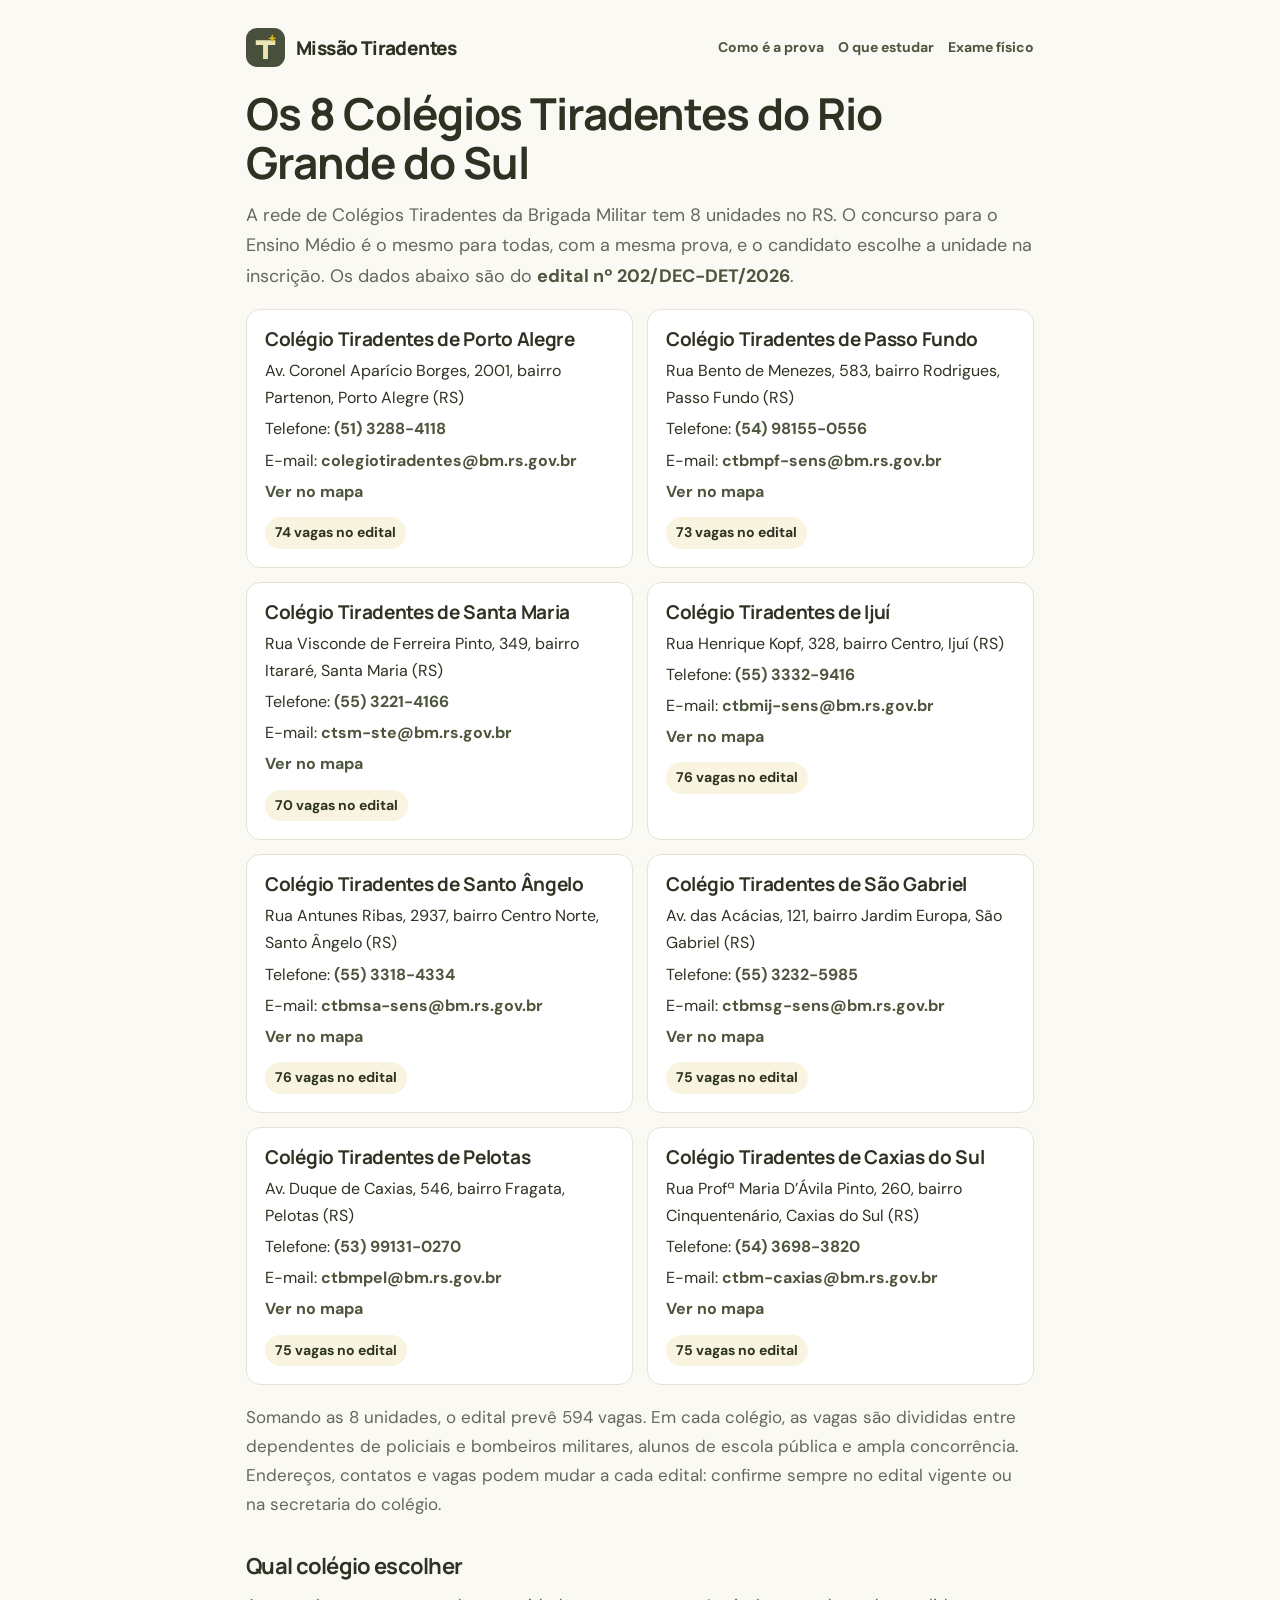
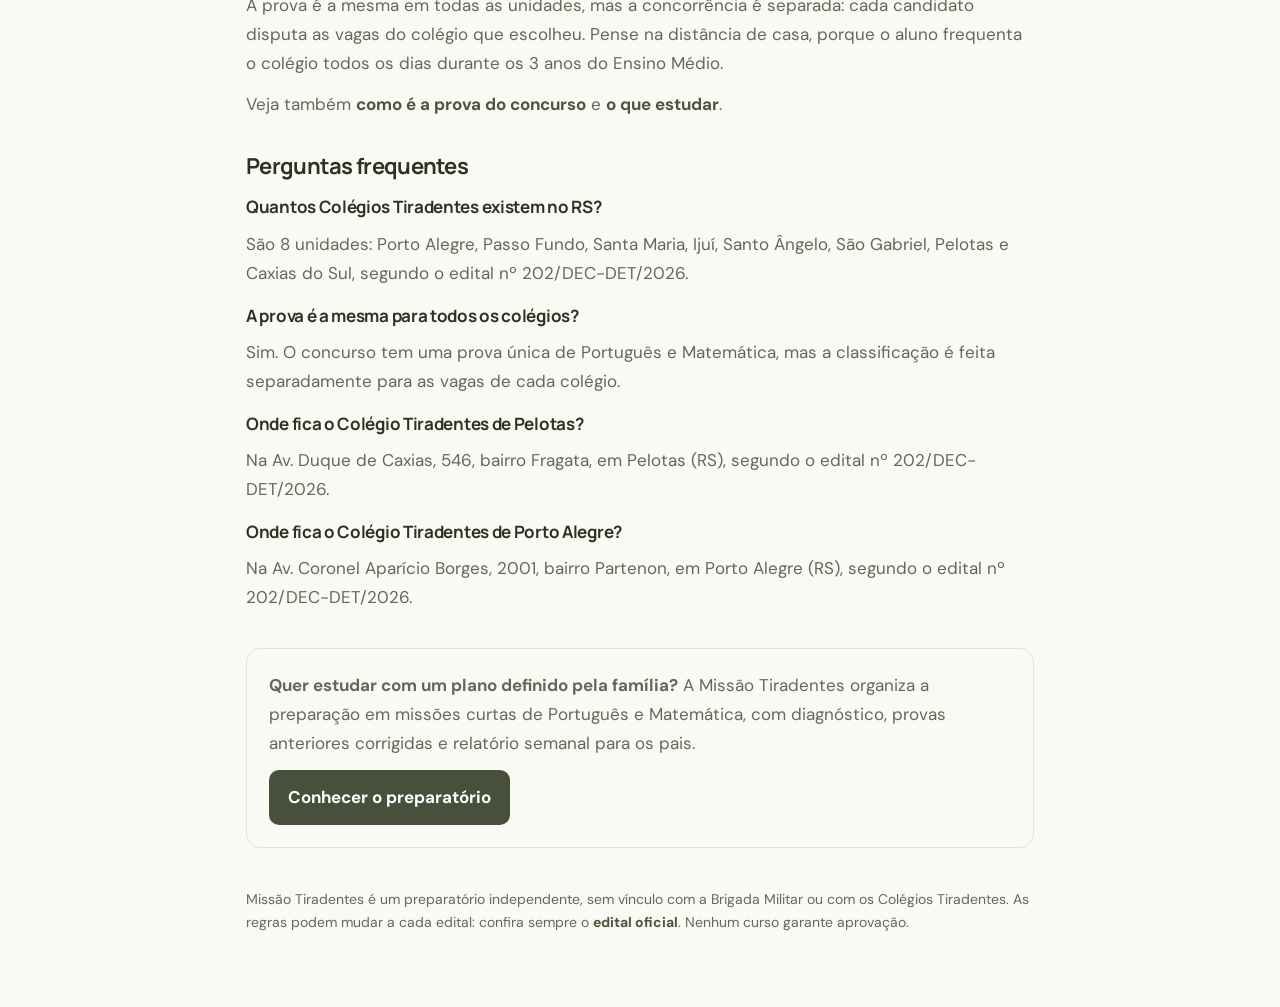
==== colegios-tiradentes-rs.html @ c9110066 "Os 8 Colégios Tiradentes do RS Co-Authored-By: Claude Opus 5.5 <noreply@anthropic.com>" ====
<!doctype html><html lang="pt-BR"><head><meta charset="utf-8"><meta name="viewport" content="width=device-width,initial-scale=1">
<title>Colégios Tiradentes do RS: endereços, telefones e vagas das 8 unidades | Missão Tiradentes</title>
<meta name="description" content="Endereço, telefone, e-mail e número de vagas dos 8 Colégios Tiradentes da Brigada Militar do RS: Porto Alegre, Passo Fundo, Santa Maria, Ijuí, Santo Ângelo, São Gabriel, Pelotas e Caxias do Sul.">
<link rel="canonical" href="https://missaotiradentes.com.br/colegios-tiradentes-rs.html"><meta name="robots" content="index,follow">
<meta property="og:type" content="article"><meta property="og:locale" content="pt_BR"><meta property="og:site_name" content="Missão Tiradentes">
<meta property="og:title" content="Os 8 Colégios Tiradentes do Rio Grande do Sul"><meta property="og:description" content="Endereço, telefone, e-mail e número de vagas dos 8 Colégios Tiradentes da Brigada Militar do RS: Porto Alegre, Passo Fundo, Santa Maria, Ijuí, Santo Ângelo, São Gabriel, Pelotas e Caxias do Sul."><meta property="og:url" content="https://missaotiradentes.com.br/colegios-tiradentes-rs.html">
<meta property="og:image" content="https://missaotiradentes.com.br/capa.jpg"><meta name="twitter:card" content="summary_large_image">
<meta name="theme-color" content="#484f3a"><link rel="icon" href="icon.svg" type="image/svg+xml"><link rel="stylesheet" href="style.css?v=20261121c">
<style>.content{max-width:820px;margin:0 auto;padding:28px 16px 60px;line-height:1.7}
.content h1{font-size:clamp(30px,4.4vw,44px);line-height:1.12;letter-spacing:-1px;margin:22px 0 12px}
.content h2{font-size:22px;margin:34px 0 8px}.content h3{font-size:17px;margin:18px 0 4px}
.content ul,.content ol{padding-left:22px}.content li{margin:4px 0}
.content .lead{font-size:18px;color:var(--muted)}
.content .topnav{display:flex;flex-wrap:wrap;gap:8px 16px;align-items:center;justify-content:space-between}
.content .topnav nav{display:flex;flex-wrap:wrap;gap:6px 14px;font-size:14px}
.content .cta{margin:36px 0 10px;padding:22px;border:1px solid var(--line);border-radius:14px}
.content .cta p{margin:0 0 12px}.content .foot{margin-top:40px;font-size:14px;color:var(--muted)}
.content table{width:100%}
.ct-grid{display:grid;grid-template-columns:repeat(auto-fill,minmax(min(100%,320px),1fr));gap:14px;margin:18px 0}
.ct-card{border:1px solid var(--line);border-radius:14px;padding:18px;background:#fff}
.ct-card h3{margin:0 0 6px;font-size:19px}.ct-card p{margin:4px 0;font-size:16px;color:var(--ink)}
.ct-card .ct-vagas{display:inline-block;margin-top:8px;font-size:14px;font-weight:700;background:#f8f4e0;padding:4px 10px;border-radius:999px}
.ct-card a{overflow-wrap:anywhere}</style>
<script type="application/ld+json">{"@context": "https://schema.org", "@graph": [{"@type": "Article", "headline": "Os 8 Colégios Tiradentes do Rio Grande do Sul", "description": "Endereço, telefone, e-mail e número de vagas dos 8 Colégios Tiradentes da Brigada Militar do RS: Porto Alegre, Passo Fundo, Santa Maria, Ijuí, Santo Ângelo, São Gabriel, Pelotas e Caxias do Sul.", "inLanguage": "pt-BR", "mainEntityOfPage": "https://missaotiradentes.com.br/colegios-tiradentes-rs.html", "publisher": {"@type": "Organization", "name": "Missão Tiradentes", "url": "https://missaotiradentes.com.br/"}}, {"@type": "BreadcrumbList", "itemListElement": [{"@type": "ListItem", "position": 1, "name": "Missão Tiradentes", "item": "https://missaotiradentes.com.br/"}, {"@type": "ListItem", "position": 2, "name": "Os 8 Colégios Tiradentes do Rio Grande do Sul", "item": "https://missaotiradentes.com.br/colegios-tiradentes-rs.html"}]}, {"@type": "FAQPage", "mainEntity": [{"@type": "Question", "name": "Quantos Colégios Tiradentes existem no RS?", "acceptedAnswer": {"@type": "Answer", "text": "São 8 unidades: Porto Alegre, Passo Fundo, Santa Maria, Ijuí, Santo Ângelo, São Gabriel, Pelotas e Caxias do Sul, segundo o edital nº 202/DEC-DET/2026."}}, {"@type": "Question", "name": "A prova é a mesma para todos os colégios?", "acceptedAnswer": {"@type": "Answer", "text": "Sim. O concurso tem uma prova única de Português e Matemática, mas a classificação é feita separadamente para as vagas de cada colégio."}}, {"@type": "Question", "name": "Onde fica o Colégio Tiradentes de Pelotas?", "acceptedAnswer": {"@type": "Answer", "text": "Na Av. Duque de Caxias, 546, bairro Fragata, em Pelotas (RS), segundo o edital nº 202/DEC-DET/2026."}}, {"@type": "Question", "name": "Onde fica o Colégio Tiradentes de Porto Alegre?", "acceptedAnswer": {"@type": "Answer", "text": "Na Av. Coronel Aparício Borges, 2001, bairro Partenon, em Porto Alegre (RS), segundo o edital nº 202/DEC-DET/2026."}}]}]}</script>
<script src="config.js?v=20261121c"></script><script src="analytics.js?v=20261121c" defer></script>
</head><body><main class="content" id="main">
<div class="topnav"><a href="./" class="brand"><img src="icon.svg" alt="" width="34" height="34"><span>Missão Tiradentes</span></a><nav><a class="link" href="prova-colegio-tiradentes.html">Como é a prova</a><a class="link" href="conteudo-prova-colegio-tiradentes.html">O que estudar</a><a class="link" href="exame-fisico-colegio-tiradentes.html">Exame físico</a></nav></div>
<h1>Os 8 Colégios Tiradentes do Rio Grande do Sul</h1>
<p class="lead">A rede de Colégios Tiradentes da Brigada Militar tem 8 unidades no RS. O concurso para o Ensino Médio é o mesmo para todas, com a mesma prova, e o candidato escolhe a unidade na inscrição. Os dados abaixo são do <a class="link" href="https://www.brigadamilitar.rs.gov.br/upload/arquivos/202608/24130956-edital-202-dec-det-2026-colegio-tiradentes-2027.pdf" target="_blank" rel="noopener">edital nº 202/DEC-DET/2026</a>.</p>
<div class="ct-grid"><article class="ct-card" id="porto-alegre"><h3>Colégio Tiradentes de Porto Alegre</h3><p>Av. Coronel Aparício Borges, 2001, bairro Partenon, Porto Alegre (RS)</p><p>Telefone: <a class="link" href="tel:+555132884118">(51) 3288-4118</a></p><p>E-mail: <a class="link" href="mailto:colegiotiradentes@bm.rs.gov.br">colegiotiradentes@bm.rs.gov.br</a></p><p><a class="link" href="https://www.google.com/maps/search/?api=1&query=Col%C3%A9gio%20Tiradentes%20Av.%20Coronel%20Apar%C3%ADcio%20Borges%2C%202001%2C%20Partenon%2C%20Porto%20Alegre%2C%20RS" target="_blank" rel="noopener">Ver no mapa</a></p><span class="ct-vagas">74 vagas no edital</span></article><article class="ct-card" id="passo-fundo"><h3>Colégio Tiradentes de Passo Fundo</h3><p>Rua Bento de Menezes, 583, bairro Rodrigues, Passo Fundo (RS)</p><p>Telefone: <a class="link" href="tel:+5554981550556">(54) 98155-0556</a></p><p>E-mail: <a class="link" href="mailto:ctbmpf-sens@bm.rs.gov.br">ctbmpf-sens@bm.rs.gov.br</a></p><p><a class="link" href="https://www.google.com/maps/search/?api=1&query=Col%C3%A9gio%20Tiradentes%20Rua%20Bento%20de%20Menezes%2C%20583%2C%20Rodrigues%2C%20Passo%20Fundo%2C%20RS" target="_blank" rel="noopener">Ver no mapa</a></p><span class="ct-vagas">73 vagas no edital</span></article><article class="ct-card" id="santa-maria"><h3>Colégio Tiradentes de Santa Maria</h3><p>Rua Visconde de Ferreira Pinto, 349, bairro Itararé, Santa Maria (RS)</p><p>Telefone: <a class="link" href="tel:+555532214166">(55) 3221-4166</a></p><p>E-mail: <a class="link" href="mailto:ctsm-ste@bm.rs.gov.br">ctsm-ste@bm.rs.gov.br</a></p><p><a class="link" href="https://www.google.com/maps/search/?api=1&query=Col%C3%A9gio%20Tiradentes%20Rua%20Visconde%20de%20Ferreira%20Pinto%2C%20349%2C%20Itarar%C3%A9%2C%20Santa%20Maria%2C%20RS" target="_blank" rel="noopener">Ver no mapa</a></p><span class="ct-vagas">70 vagas no edital</span></article><article class="ct-card" id="ijuí"><h3>Colégio Tiradentes de Ijuí</h3><p>Rua Henrique Kopf, 328, bairro Centro, Ijuí (RS)</p><p>Telefone: <a class="link" href="tel:+555533329416">(55) 3332-9416</a></p><p>E-mail: <a class="link" href="mailto:ctbmij-sens@bm.rs.gov.br">ctbmij-sens@bm.rs.gov.br</a></p><p><a class="link" href="https://www.google.com/maps/search/?api=1&query=Col%C3%A9gio%20Tiradentes%20Rua%20Henrique%20Kopf%2C%20328%2C%20Centro%2C%20Iju%C3%AD%2C%20RS" target="_blank" rel="noopener">Ver no mapa</a></p><span class="ct-vagas">76 vagas no edital</span></article><article class="ct-card" id="santo-ângelo"><h3>Colégio Tiradentes de Santo Ângelo</h3><p>Rua Antunes Ribas, 2937, bairro Centro Norte, Santo Ângelo (RS)</p><p>Telefone: <a class="link" href="tel:+555533184334">(55) 3318-4334</a></p><p>E-mail: <a class="link" href="mailto:ctbmsa-sens@bm.rs.gov.br">ctbmsa-sens@bm.rs.gov.br</a></p><p><a class="link" href="https://www.google.com/maps/search/?api=1&query=Col%C3%A9gio%20Tiradentes%20Rua%20Antunes%20Ribas%2C%202937%2C%20Centro%20Norte%2C%20Santo%20%C3%82ngelo%2C%20RS" target="_blank" rel="noopener">Ver no mapa</a></p><span class="ct-vagas">76 vagas no edital</span></article><article class="ct-card" id="são-gabriel"><h3>Colégio Tiradentes de São Gabriel</h3><p>Av. das Acácias, 121, bairro Jardim Europa, São Gabriel (RS)</p><p>Telefone: <a class="link" href="tel:+555532325985">(55) 3232-5985</a></p><p>E-mail: <a class="link" href="mailto:ctbmsg-sens@bm.rs.gov.br">ctbmsg-sens@bm.rs.gov.br</a></p><p><a class="link" href="https://www.google.com/maps/search/?api=1&query=Col%C3%A9gio%20Tiradentes%20Av.%20das%20Ac%C3%A1cias%2C%20121%2C%20Jardim%20Europa%2C%20S%C3%A3o%20Gabriel%2C%20RS" target="_blank" rel="noopener">Ver no mapa</a></p><span class="ct-vagas">75 vagas no edital</span></article><article class="ct-card" id="pelotas"><h3>Colégio Tiradentes de Pelotas</h3><p>Av. Duque de Caxias, 546, bairro Fragata, Pelotas (RS)</p><p>Telefone: <a class="link" href="tel:+5553991310270">(53) 99131-0270</a></p><p>E-mail: <a class="link" href="mailto:ctbmpel@bm.rs.gov.br">ctbmpel@bm.rs.gov.br</a></p><p><a class="link" href="https://www.google.com/maps/search/?api=1&query=Col%C3%A9gio%20Tiradentes%20Av.%20Duque%20de%20Caxias%2C%20546%2C%20Fragata%2C%20Pelotas%2C%20RS" target="_blank" rel="noopener">Ver no mapa</a></p><span class="ct-vagas">75 vagas no edital</span></article><article class="ct-card" id="caxias-do-sul"><h3>Colégio Tiradentes de Caxias do Sul</h3><p>Rua Profª Maria D’Ávila Pinto, 260, bairro Cinquentenário, Caxias do Sul (RS)</p><p>Telefone: <a class="link" href="tel:+555436983820">(54) 3698-3820</a></p><p>E-mail: <a class="link" href="mailto:ctbm-caxias@bm.rs.gov.br">ctbm-caxias@bm.rs.gov.br</a></p><p><a class="link" href="https://www.google.com/maps/search/?api=1&query=Col%C3%A9gio%20Tiradentes%20Rua%20Prof%C2%AA%20Maria%20D%E2%80%99%C3%81vila%20Pinto%2C%20260%2C%20Cinquenten%C3%A1rio%2C%20Caxias%20do%20Sul%2C%20RS" target="_blank" rel="noopener">Ver no mapa</a></p><span class="ct-vagas">75 vagas no edital</span></article></div>
<p>Somando as 8 unidades, o edital prevê 594 vagas. Em cada colégio, as vagas são divididas entre dependentes de policiais e bombeiros militares, alunos de escola pública e ampla concorrência. Endereços, contatos e vagas podem mudar a cada edital: confirme sempre no edital vigente ou na secretaria do colégio.</p>
<h2>Qual colégio escolher</h2>
<p>A prova é a mesma em todas as unidades, mas a concorrência é separada: cada candidato disputa as vagas do colégio que escolheu. Pense na distância de casa, porque o aluno frequenta o colégio todos os dias durante os 3 anos do Ensino Médio.</p>
<p>Veja também <a class="link" href="prova-colegio-tiradentes.html">como é a prova do concurso</a> e <a class="link" href="conteudo-prova-colegio-tiradentes.html">o que estudar</a>.</p><h2>Perguntas frequentes</h2><h3>Quantos Colégios Tiradentes existem no RS?</h3><p>São 8 unidades: Porto Alegre, Passo Fundo, Santa Maria, Ijuí, Santo Ângelo, São Gabriel, Pelotas e Caxias do Sul, segundo o edital nº 202/DEC-DET/2026.</p><h3>A prova é a mesma para todos os colégios?</h3><p>Sim. O concurso tem uma prova única de Português e Matemática, mas a classificação é feita separadamente para as vagas de cada colégio.</p><h3>Onde fica o Colégio Tiradentes de Pelotas?</h3><p>Na Av. Duque de Caxias, 546, bairro Fragata, em Pelotas (RS), segundo o edital nº 202/DEC-DET/2026.</p><h3>Onde fica o Colégio Tiradentes de Porto Alegre?</h3><p>Na Av. Coronel Aparício Borges, 2001, bairro Partenon, em Porto Alegre (RS), segundo o edital nº 202/DEC-DET/2026.</p>
<div class="cta"><p><b>Quer estudar com um plano definido pela família?</b> A Missão Tiradentes organiza a preparação em missões curtas de Português e Matemática, com diagnóstico, provas anteriores corrigidas e relatório semanal para os pais.</p><a class="btn" href="./#lp-preco">Conhecer o preparatório</a></div>
<p class="foot">Missão Tiradentes é um preparatório independente, sem vínculo com a Brigada Militar ou com os Colégios Tiradentes. As regras podem mudar a cada edital: confira sempre o <a class="link" href="https://www.brigadamilitar.rs.gov.br/upload/arquivos/202608/24130956-edital-202-dec-det-2026-colegio-tiradentes-2027.pdf" target="_blank" rel="noopener">edital oficial</a>. Nenhum curso garante aprovação.</p>
</main></body></html>
---- style.css ----
@import url('https://fonts.googleapis.com/css2?family=DM+Sans:wght@400;500;600;700&family=Manrope:wght@400;500;600;700;800&display=swap');
:root{--ink:#2d3222;--muted:#636958;--green:#484f3a;--lime:#f3e8ae;--paper:#faf9f4;--line:#e6e2d4;--white:#fff;--orange:#f1dcc5;--purple:#e9e3f3}*{box-sizing:border-box}body{margin:0;font:15px 'DM Sans',sans-serif;color:var(--ink);background:var(--paper)}h1,h2,h3,h4{font-family:Manrope,sans-serif;line-height:1.2;margin:0}h1{font-size:clamp(30px,4vw,45px);letter-spacing:-1.7px}h2{font-size:25px;letter-spacing:-.7px}h3{font-size:18px;letter-spacing:-.3px}p{line-height:1.7;margin:12px 0;color:var(--muted)}button,input,select{font:inherit}button,a{touch-action:manipulation}button{cursor:pointer}a{color:inherit}button{border:0;background:none;color:inherit}button:disabled{opacity:.55;cursor:default}button:focus-visible,a:focus-visible,input:focus-visible,select:focus-visible{outline:3px solid #dd975b;outline-offset:3px}.btn{display:inline-flex;align-items:center;justify-content:center;gap:9px;padding:13px 19px;border-radius:10px;font-weight:700;background:var(--green);color:white;text-decoration:none;min-height:46px}.btn.light{background:var(--lime);color:var(--green)}.btn.outline{background:transparent;border:1px solid var(--line);color:var(--ink)}.btn.small{padding:9px 13px;min-height:38px;font-size:13px}.btn.danger{background:#a13d32}.link{font-weight:700;color:#4d553d;text-decoration:none}.link:hover{text-decoration:underline}.shell{display:grid;grid-template-columns:244px 1fr;min-height:100vh}.sidebar{background:#fff;border-right:1px solid var(--line);padding:32px 22px;position:fixed;width:244px;height:100dvh;display:flex;flex-direction:column;z-index:10}.brand{display:flex;align-items:center;gap:11px;text-decoration:none;font:800 19px Manrope;letter-spacing:-.6px}.brand img{width:39px;height:39px}.brand small{font:11px 'DM Sans';display:block;letter-spacing:1.5px;margin-top:4px;color:var(--muted);text-transform:uppercase}.nav-label{font-size:10px;letter-spacing:1.8px;color:#636958;margin:45px 14px 15px}.nav{display:flex;flex-direction:column;gap:7px}.nav button{display:flex;align-items:center;gap:13px;text-align:left;padding:13px 14px;border-radius:10px;font-weight:500;color:var(--muted)}.nav button.active{background:#f8f4e0;color:var(--green);font-weight:700}.ico{display:inline-flex;width:20px;height:20px;align-items:center;justify-content:center;flex-shrink:0}.ico svg{width:20px;height:20px}.sidebar-foot{margin-top:auto}.side-note{padding:17px;background:#faf7ea;border:1px solid var(--line);border-radius:12px;font-size:12px;line-height:1.6;margin-bottom:18px}.side-note strong{font-size:13px}.profile{display:flex;align-items:center;gap:10px;border-top:1px solid var(--line);padding-top:18px}.avatar{width:37px;height:37px;border-radius:50%;display:grid;place-items:center;background:var(--orange);font-size:13px;font-weight:700}.profile b{font-size:13px}.profile small{font-size:11px;color:var(--muted);display:block;margin-top:3px}.main-wrap{grid-column:2}.topbar{height:82px;border-bottom:1px solid var(--line);display:flex;align-items:center;justify-content:space-between;padding:0 42px;background:#fdfcf7;gap:15px}.crumb{font-size:13px;color:var(--muted)}.top-actions{display:flex;align-items:center;gap:12px}.pill{display:inline-flex;gap:7px;align-items:center;background:#f8f4e0;padding:7px 11px;border-radius:40px;font-size:11px;font-weight:600}.pill.orange{background:var(--orange)}.pill.purple{background:var(--purple)}.dot{width:6px;height:6px;border-radius:50%;background:#b99a0f}main{max-width:1480px;margin:auto;padding:36px 42px 50px}.heading{display:flex;align-items:flex-start;justify-content:space-between;gap:15px;margin-bottom:27px}.eyebrow{font-size:10px;letter-spacing:2px;font-weight:700;text-transform:uppercase;margin-bottom:12px;color:var(--muted)}.heading h1{font-size:31px;letter-spacing:-1px}.heading p{font-size:14px;margin:9px 0 0}.date{font-size:12px;color:var(--muted);padding-top:5px}.dashboard-grid{display:grid;grid-template-columns:minmax(0,1fr) 285px;gap:24px}.hero{position:relative;overflow:hidden;background:var(--green);border-radius:18px;padding:33px 34px;color:white;display:grid;grid-template-columns:1.15fr .85fr;min-height:273px}.hero .eyebrow{color:#eee09d}.hero h2{font-size:32px;letter-spacing:-1px;max-width:410px}.hero p{color:#ede3b0;font-size:13px;max-width:350px}.hero .btn{margin-top:12px}.hero-art{position:relative;display:flex;align-items:center;justify-content:center}.hero-art svg{width:100%;max-width:235px;overflow:visible}.stats{display:grid;grid-template-columns:repeat(3,1fr);gap:15px;margin:20px 0 29px}.stat{background:white;border:1px solid var(--line);border-radius:13px;padding:19px 20px;position:relative}.stat .ico{position:absolute;right:18px;top:19px;color:#8a6d00;background:#f9f5e4;border-radius:7px;width:30px;height:30px}.stat strong{font:800 28px Manrope;display:block;margin-top:13px;letter-spacing:-1px}.stat span{font-size:12px;color:var(--muted)}.stat small{font-size:10px;color:var(--muted);display:block;margin-top:8px}.section-head{display:flex;align-items:center;justify-content:space-between;gap:10px;margin:5px 0 17px}.section-head h2{font-size:19px}.section-head a,.section-head button{font-size:12px}.mission{background:white;border:1px solid var(--line);border-radius:13px;padding:18px 20px;display:flex;align-items:center;gap:15px;margin-bottom:11px}.tile-icon{display:grid;place-items:center;width:48px;height:48px;border-radius:12px;background:#f8f4e0;flex-shrink:0}.tile-icon.purple{background:var(--purple)}.tile-icon.orange{background:var(--orange)}.mission .body{flex:1;min-width:0}.mission h3{font-size:14px;margin-top:5px}.mission p{font-size:11px;margin:6px 0 0}.mission .pill{font-size:9px;padding:4px 8px}.mission .arrow{padding:12px;color:#5e684b}.panel{border:1px solid var(--line);background:white;border-radius:15px;padding:23px}.panel h3{font-size:16px}.calendar{margin-top:21px;display:grid;grid-template-columns:repeat(7,1fr);gap:5px;text-align:center}.calendar .day{font-size:10px;color:var(--muted);padding:5px 0}.calendar .num{font-size:12px;border-radius:50%;aspect-ratio:1;display:grid;place-items:center}.calendar .today{background:var(--green);color:white}.calendar .done{background:var(--lime)}.progress-ring{margin:22px auto;width:136px;height:136px;border-radius:50%;display:grid;place-items:center;background:conic-gradient(#5f694c var(--p),#f8f4e0 0)}.progress-ring>div{width:111px;height:111px;border-radius:50%;background:white;display:grid;place-content:center;text-align:center}.progress-ring strong{font:800 25px Manrope}.progress-ring small{color:var(--muted);font-size:10px;margin-top:4px}.track{margin:18px 0}.track-label{display:flex;justify-content:space-between;font-size:11px}.bar{height:6px;background:#f7f3df;border-radius:20px;margin-top:8px;overflow:hidden}.bar span{display:block;height:100%;background:#bd9d0f;border-radius:20px}.bar.purple span{background:#9983b3}.quote{background:#f7f3de;border:1px solid var(--line);border-radius:14px;padding:22px;margin-top:20px}.quote p{font:600 15px/1.6 Manrope;color:var(--ink);margin:12px 0}.quote small{font-size:10px;color:var(--muted)}.notice{padding:14px 18px;border-radius:11px;background:#f6ecdf;border:1px solid #e8d4bc;font-size:12px;line-height:1.6;margin-bottom:20px}.notice.green{background:#f8f4e0;border-color:#ede3b2}.cards{display:grid;grid-template-columns:repeat(3,minmax(0,1fr));gap:19px}.course-card{background:white;border:1px solid var(--line);border-radius:15px;padding:23px;display:flex;flex-direction:column;align-items:flex-start;gap:15px}.course-card p{font-size:13px;margin:0;flex:1}.course-card h3{font-size:17px}.card-meta{font-size:11px;color:var(--muted)}.filters{display:flex;gap:8px;flex-wrap:wrap;margin:20px 0}.filter{border:1px solid var(--line);padding:9px 16px;border-radius:30px;background:white;font-size:12px}.filter.active{background:var(--green);color:white}.search{display:block;width:100%;padding:13px 16px;border:1px solid var(--line);border-radius:10px;background:white;color:var(--ink)}.lesson{max-width:850px;margin:auto}.lesson-block{background:white;border:1px solid var(--line);border-radius:15px;padding:28px;margin:18px 0}.lesson-block p{font-size:17px;color:var(--ink);line-height:1.85}.example{background:#f8f4e0;border-radius:10px;padding:20px;font-size:16px;line-height:1.8}.question-prompt{font:600 23px/1.55 Manrope;margin:24px 0}.options{display:flex;flex-direction:column;gap:10px}.option{background:white;border:1px solid var(--line);border-radius:12px;padding:16px;display:flex;align-items:center;gap:14px;text-align:left;width:100%}.option .letter{width:32px;height:32px;border-radius:8px;background:#f9f6e6;display:grid;place-items:center;font-weight:700;flex-shrink:0}.option.selected{border-color:#af910e;background:#f9f5e4}.option.correct{background:#f8f4e0;border-color:#bd9d0f}.option.wrong{background:#fbe9e4;border-color:#c27965}.confidence{display:flex;gap:10px;align-items:center;flex-wrap:wrap;margin:24px 0;font-size:12px}.confidence button{border:1px solid var(--line);border-radius:30px;padding:8px 13px}.confidence button.selected{background:var(--green);color:white}.quiz-footer{display:flex;justify-content:space-between;align-items:center;margin-top:26px;gap:10px}.test-layout{display:grid;grid-template-columns:minmax(0,1fr) 280px;gap:20px}.pdf{width:100%;height:78vh;border:1px solid var(--line);border-radius:12px;background:white}.answer-grid{display:grid;grid-template-columns:repeat(5,1fr);gap:7px;margin:17px 0}.answer-grid button{height:36px;border-radius:7px;border:1px solid var(--line);font-size:11px;background:#fff}.answer-grid button.answered{background:#efe6bb}.answer-grid button.current{outline:2px solid var(--green)}.answer-grid button.correct{background:#efe6bb}.answer-grid button.wrong{background:#f5d4c8}.answer-grid button.annulled{background:#e7e1f1}.exam-options{display:flex;gap:5px;margin:12px 0}.exam-options button{width:38px;height:38px;background:white;border:1px solid var(--line);border-radius:8px}.exam-options button.selected{background:var(--green);color:white}.timer{font:700 24px Manrope;font-variant-numeric:tabular-nums}.table{width:100%;border-collapse:collapse;margin-top:18px;font-size:13px}.table th,.table td{text-align:left;border-bottom:1px solid var(--line);padding:14px 8px}.table th{color:var(--muted);font-size:11px}.results-top{text-align:center;padding:25px}.results-top strong{font:800 65px Manrope;display:block;color:var(--green)}.results-top p{max-width:600px;margin:12px auto}.history-item{display:flex;justify-content:space-between;align-items:center;padding:20px;border-bottom:1px solid var(--line);gap:20px}.empty{padding:45px 20px;text-align:center;border:1px dashed #eee1a0;border-radius:12px;color:var(--muted);background:#fdfbf4}.landing{max-width:1400px;margin:auto;padding:0 60px}.landing nav{height:100px;display:flex;align-items:center;justify-content:space-between}.landing-hero{display:grid;grid-template-columns:1.15fr .85fr;align-items:center;gap:50px;min-height:580px}.landing-hero h1{font-size:clamp(42px,5.2vw,72px);max-width:750px;line-height:1.08;letter-spacing:-3px}.landing-hero h1 em{font-style:normal;color:#8a6d00}.landing-hero p{max-width:520px;font-size:17px}.landing-hero .actions{display:flex;gap:12px;margin-top:27px;flex-wrap:wrap}.landing-art{background:#f4eed0;border-radius:45% 45% 22% 35%;position:relative;padding:50px 30px;min-height:360px}.landing-art svg{width:100%}.floating-note{background:white;border:1px solid var(--line);border-radius:12px;padding:18px;position:absolute;bottom:15px;left:10px;box-shadow:0 15px 35px #223c3510;max-width:255px;font-size:12px}.landing-band{display:grid;grid-template-columns:repeat(3,1fr);border-top:1px solid var(--line);border-bottom:1px solid var(--line);padding:28px 0;margin:25px 0 60px;gap:30px}.landing-band strong{font:700 22px Manrope}.landing-band p{font-size:12px;margin:6px 0}.landing footer{padding:38px 0;margin-top:50px;border-top:1px solid var(--line);font-size:12px;color:var(--muted)}dialog{border:0;border-radius:18px;max-width:480px;width:calc(100% - 32px);padding:30px;color:var(--ink);box-shadow:0 25px 90px #173e3625}dialog::backdrop{background:#10291d80;backdrop-filter:blur(4px)}.modal-head{display:flex;align-items:center;justify-content:space-between;margin-bottom:20px}.modal-head button{font-size:26px}.form label{display:block;margin:15px 0 7px;font-size:12px;font-weight:700}.form input,.form select{width:100%;padding:13px;border:1px solid var(--line);border-radius:9px;background:white}.form .btn{width:100%;margin-top:20px}.form .check{display:flex;align-items:flex-start;gap:10px;font-weight:400;line-height:1.6}.form .check input{width:auto;margin-top:4px}.form-msg{font-size:12px;line-height:1.7;margin-top:15px}.form-msg.error{color:#a13d32}#toast{position:fixed;bottom:28px;left:50%;transform:translateX(-50%);padding:14px 22px;background:var(--green);color:white;border-radius:11px;z-index:30;display:none;max-width:90vw}.skip{position:fixed;top:-100px;left:10px;z-index:100;background:white;padding:15px}.skip:focus{top:10px}.mobile-brand{display:none}.source-list{line-height:1.8;font-size:13px}.source-list li{margin:10px 0}.page-nav{display:flex;align-items:center;justify-content:space-between;gap:10px;margin-bottom:10px}.muted{color:var(--muted)}.spaced{margin-top:25px}.admin-row{padding:20px;border-bottom:1px solid var(--line)}.admin-row .actions{display:flex;gap:10px;margin-top:12px}.activity{margin-top:20px;font-size:12px}.activity>div{padding:12px 0;border-bottom:1px solid var(--line)}.footer-note{font-size:10px;color:var(--muted);line-height:1.6;margin-top:30px}.saved{font-size:11px;color:var(--muted)}
@media(min-width:1500px){.dashboard-grid{grid-template-columns:minmax(0,1fr) 310px}.hero{min-height:310px}}@media(max-width:1150px){.shell{grid-template-columns:205px 1fr}.sidebar{width:205px;padding:25px 15px}.brand{font-size:16px}.brand img{width:33px;height:33px}.topbar{padding:0 25px}main{padding:28px 25px}.dashboard-grid{grid-template-columns:1fr}.dashboard-aside{display:grid;grid-template-columns:1fr 1fr;gap:20px}.quote{margin:0}.hero-art{min-width:150px}.cards{grid-template-columns:repeat(2,1fr)}}@media(max-width:760px){.shell{display:block}.sidebar{position:fixed;bottom:0;top:auto;width:100%;height:69px;padding:5px 4px;border-top:1px solid var(--line);border-right:0}.sidebar>.brand,.nav-label,.sidebar-foot{display:none}.nav{flex-direction:row;justify-content:space-around;gap:0}.nav button{flex-direction:column;gap:4px;padding:7px 8px;font-size:9px;min-width:52px}.nav .admin-nav{display:none}.main-wrap{padding-bottom:69px}.topbar{height:65px;padding:0 18px}.mobile-brand{display:block}.crumb{display:none}.top-actions{gap:6px}.top-actions .btn{font-size:11px;padding:8px 10px;min-height:35px}.pill{font-size:9px}main{padding:25px 18px}.heading h1{font-size:26px}.heading .date{display:none}.hero{padding:25px;grid-template-columns:1fr;min-height:auto}.hero h2{font-size:29px}.hero-art{position:absolute;width:130px;right:-28px;bottom:10px;opacity:.3}.hero>div:first-child{position:relative;z-index:1}.stats{gap:8px}.stat{padding:15px 11px}.stat .ico{display:none}.stat span{font-size:10px}.stat strong{font-size:24px}.stat small{font-size:9px}.dashboard-aside{grid-template-columns:1fr}.dashboard-aside .calendar-panel{display:none}.cards{grid-template-columns:1fr}.test-layout{display:flex;flex-direction:column}.pdf{height:60vh}.test-layout .panel{order:-1}.test-layout .answer-grid{grid-template-columns:repeat(10,1fr)}.landing{padding:0 22px}.landing nav{height:80px}.landing-hero{grid-template-columns:1fr;gap:25px;padding:30px 0}.landing-hero h1{font-size:44px;letter-spacing:-2px}.landing-art{min-height:280px;padding:30px 50px;margin-bottom:15px}.landing-band{grid-template-columns:1fr;gap:20px;margin:20px 0 35px}.landing .nav-btns .outline{display:none}.lesson-block{padding:22px}.question-prompt{font-size:20px}.table{font-size:11px}.table td,.table th{padding:12px 5px}.mission{padding:15px}.mission h3{font-size:13px}.hero p{max-width:85%}.quiz-footer{flex-wrap:wrap}.date{display:none}.footer-note{margin-top:20px}}
@media(prefers-reduced-motion:no-preference){.hero-art svg{animation:float 7s ease-in-out infinite}@keyframes float{50%{transform:translateY(-7px)}}button,.btn{transition:background .15s,border-color .15s}.course-card{transition:transform .2s}.course-card:hover{transform:translateY(-3px)}}

.question-visual{display:block;width:100%;height:auto;background:white}.question-panel{padding:22px}.question-passage{margin:22px 0;border:1px solid var(--line);border-radius:12px;padding:15px}.question-passage summary,.question-text summary{cursor:pointer;font-weight:600;margin-bottom:12px}.question-body{margin-top:20px}.question-text{font-size:12px;margin-top:18px;color:var(--muted)}.question-text pre{white-space:pre-wrap;font:inherit;line-height:1.7}.question-panel .exam-options{justify-content:flex-start}.question-panel .exam-options button{min-width:48px}
/* Reading first: comfortable type, clear controls, mobile navigation. */
:root{--muted:#636958}body{font-size:17px;line-height:1.6}p{font-size:17px}.hero p,.heading p,.course-card p,.mission p,.notice,.form-msg,.source-list,.question-text,.activity,.table,.example,.confidence,.card-meta,.landing-band p,.landing footer,.footer-note{font-size:16px}.eyebrow,.nav-label{font-size:14px;letter-spacing:1.1px}.brand small,.profile small,.saved,.date,.stat small,.quote small,.progress-ring small{font-size:14px}.pill,.mission .pill{font-size:14px;white-space:normal}.btn.small,.filter,.section-head button,.section-head a,.form label,.table th,.track-label,.stat span,.profile b,.side-note,.side-note strong{font-size:16px}.btn,.btn.small,.nav button,.filter,.confidence button,.answer-grid button,.exam-options button,.modal-head button{min-height:48px}.mission h3,.panel h3{font-size:19px}.mission{align-items:flex-start}.mission .arrow{min-width:48px;min-height:48px}.hero p{max-width:580px}.main-wrap,main,.panel,.course-card{min-width:0}.table-scroll{overflow-x:auto}.table{line-height:1.6}.table th,.table td{vertical-align:top}.light-link{display:block;color:var(--lime);margin-top:18px}.strategy-grid{display:grid;grid-template-columns:repeat(2,minmax(0,1fr));gap:18px}.plan-card{min-width:0;background:#fff;border:1px solid var(--line);border-radius:16px;padding:20px}.plan-card .mission{padding:12px;gap:10px}.plan-card .tile-icon{display:none}.session-card{padding:20px 0;border-bottom:1px solid var(--line)}.report-card{margin-bottom:16px}.report-stats{display:grid;grid-template-columns:1fr 1fr;gap:16px;margin:18px 0}.report-stats strong{display:block;font:800 25px Manrope}.report-stats span{display:block;color:var(--muted);font-size:16px}.routine-hero{display:block;min-height:0}.onboarding{max-width:760px;margin:auto;padding:0 20px}.onboarding header{display:flex;align-items:center;justify-content:space-between;gap:12px;padding:24px 0}.onboarding main{padding:24px 0}.onboarding h1{margin-top:24px}.commitment-form fieldset{border:0;margin:0;padding:0}.commitment-form legend{font-size:20px;font-weight:700}.day-choices{display:flex;flex-wrap:wrap;gap:10px}.day-choices label{margin:0;position:relative}.day-choices input{width:22px;height:22px;position:absolute;left:10px;top:14px;margin:0;accent-color:var(--green)}.day-choices span{display:block;border:1px solid var(--line);padding:12px 14px 12px 40px;border-radius:12px;min-height:50px}.day-choices input:checked+span{background:#f8f4e0;border-color:#5f694c}.form input,.form select{font-size:17px;min-height:48px}.form .check input{min-height:22px;width:22px;height:22px;flex-shrink:0;accent-color:var(--green)}.more-menu{display:flex;flex-direction:column;gap:12px}.mobile-more{display:none}.report-document{text-align:left}.report-document h1{font-size:30px;letter-spacing:-.6px}.report-document h2{font-size:23px}.report-document .report-card{break-inside:avoid}#print-area{display:none}dialog:has(.report-document){max-width:900px}.question-prompt{font-size:23px}.question-visual{max-width:100%}.question-text pre{font-size:17px;overflow-wrap:anywhere;font-family:'DM Sans',sans-serif}.reading-controls{display:flex;gap:12px;align-items:center;flex-wrap:wrap;margin-top:16px}.zoomed .question-visual{min-width:580px;max-width:none}.question-body,.question-passage{overflow-x:auto}.report-stats strong{overflow-wrap:anywhere}
@media(max-width:760px){body{font-size:17px}main{padding:24px 18px 36px}.heading h1{font-size:29px}.heading p,.hero p{font-size:17px;max-width:100%}.hero{padding:25px 22px}.hero h2{font-size:30px}.hero-art{display:none}.sidebar{height:auto;padding:7px 4px calc(7px + env(safe-area-inset-bottom));background:#fff;box-shadow:0 -4px 24px #173e360a}.nav{display:grid;grid-template-columns:repeat(5,minmax(0,1fr));align-items:stretch}.nav button{font-size:13px;line-height:1.3;padding:9px 2px;min-width:0;min-height:62px;gap:7px}.nav button[data-page="progress"],.nav button[data-page="rewards"],.nav button[data-page="guide"],.nav button[data-page="fitness"],.nav button[data-page="admin"]{display:none}.nav .mobile-more{display:flex;flex-direction:column;align-items:center;justify-content:center}.nav button[data-page="routine"]{font-size:12px}.main-wrap{padding-bottom:calc(96px + env(safe-area-inset-bottom))}.topbar{height:72px}.top-actions .btn{font-size:16px;min-height:48px}.pill,.mission .pill{font-size:14px}.stats{grid-template-columns:1fr;gap:10px;margin:18px 0 28px}.stat{display:grid;grid-template-columns:1fr auto;gap:3px;padding:16px 20px}.stat span{font-size:16px}.stat strong{font-size:26px;margin:0;grid-column:2;grid-row:1/3}.stat small{font-size:14px}.mission h3{font-size:19px}.mission p{font-size:16px}.mission{gap:12px;padding:18px 15px}.mission .tile-icon{width:38px;height:38px}.mission .arrow{padding:10px}.panel{padding:20px}.strategy-grid{grid-template-columns:1fr}.question-prompt{font-size:22px;line-height:1.6}.option{font-size:18px;line-height:1.6;padding:17px 14px;align-items:flex-start}.confidence{font-size:16px}.confidence button{font-size:16px}.table{font-size:16px;min-width:520px}.panel:has(>.table){overflow-x:auto}.test-layout .panel{order:initial}.test-layout .answer-grid{grid-template-columns:repeat(5,1fr)}.answer-grid button{font-size:16px;min-height:48px}.question-panel .exam-options button{width:calc((100% - 20px)/5);min-width:44px;height:52px;font-size:18px}.history-item{flex-wrap:wrap;padding:18px 0;gap:12px}.history-item>div{width:100%}.report-stats{grid-template-columns:1fr}.landing .nav-btns .outline{display:inline-flex}.landing nav{height:auto;padding:20px 0;flex-wrap:wrap;gap:18px}.landing .nav-btns{display:flex;gap:12px;width:100%}.landing .nav-btns .btn{flex:1}.landing-hero h1{font-size:42px;letter-spacing:-1.6px}.landing-art{padding:30px 45px;min-height:0}.landing-hero p,.landing-band p{font-size:17px}.landing-band strong{font-size:23px}.landing .actions .btn{width:100%}.onboarding{padding:0 18px}.onboarding h1{font-size:34px;letter-spacing:-1px}.onboarding .brand{font-size:18px}.day-choices{display:grid;grid-template-columns:1fr 1fr}.day-choices span{font-size:16px;padding-right:10px}.section-head{flex-wrap:wrap;align-items:flex-start}.section-head h2{font-size:23px}.question-text{font-size:17px}.question-text pre{font-size:18px;line-height:1.85}.floating-note{font-size:16px;position:relative;left:auto;bottom:auto;max-width:none}.date{display:none}dialog{padding:24px 20px;max-height:90dvh}.quiz-footer .btn{flex:1}.quiz-footer .saved{width:100%;order:3;text-align:center}}
@media print{body{background:white;color:#24281d;font-family:Arial,sans-serif}#app,#modal,#toast,.skip{display:none!important}#print-area{display:block!important;padding:0}p{color:#343a29}h1,h2,h3{break-after:avoid}.panel{padding:14px;border-color:#aaa}.table{min-width:0;font-size:12pt}.table th{font-size:12pt}.table-scroll{overflow:visible}.report-stats{grid-template-columns:1fr 1fr}.report-document{font-size:12pt}.report-document p{font-size:12pt}.report-document .report-card{break-inside:avoid;page-break-inside:avoid}.pill{font-size:11pt}a{text-decoration:none}@page{size:A4;margin:18mm}}

.mobile-nav-title{display:none}.report-stats{overflow-wrap:anywhere}@media(max-width:760px){.desktop-nav-title{display:none}.mobile-nav-title{display:inline}.nav button,.nav button[data-page="routine"]{font-size:14px;min-height:65px}.nav .mobile-more{font-size:14px}.hero[style*="grid-template-columns"]{grid-template-columns:1fr!important}.table-scroll{max-width:100%}.report-document .table-scroll{margin-bottom:18px}}

.guardian-check{display:flex;align-items:flex-start;gap:12px;line-height:1.7}.guardian-check input{width:24px;height:24px;flex-shrink:0;margin-top:4px;accent-color:var(--green)}
.question-prompt{white-space:pre-line}.mock-card h3{display:flex;align-items:center;gap:10px;margin:0}.mock-card.unlocked{border-color:#bd9d0f;background:#f9f6e5}.mock-card .track-label{gap:12px}.mock-card .track-label b{white-space:nowrap}

/* Página comercial antes do login */
.lp{background:var(--paper);color:var(--ink);overflow-x:clip}
.lp-nav{position:sticky;top:0;z-index:20;display:flex;align-items:center;justify-content:space-between;gap:24px;padding:16px max(22px,calc((100vw - 1240px)/2));background:color-mix(in srgb,var(--paper) 92%,transparent);backdrop-filter:blur(8px);border-bottom:1px solid var(--line)}
.lp-nav nav{display:flex;gap:26px}
.lp-nav nav a{color:var(--ink);text-decoration:none;font-weight:600;font-size:15px}
.lp-nav nav a:hover{color:#8a6d00}
.lp-nav-btns{display:flex;gap:10px}
.lp main{max-width:1240px;margin:auto;padding:0 22px}
.lp section{scroll-margin-top:90px}
.lp-hero{display:grid;grid-template-columns:1.05fr .95fr;gap:56px;align-items:center;padding:56px 0 40px}
.lp-hero h1{font-size:clamp(40px,5vw,68px);line-height:1.06;letter-spacing:-2.5px;margin:14px 0 18px}
.lp-hero h1 em{font-style:normal;color:#8a6d00}
.lp-hero p{font-size:19px;line-height:1.6;max-width:540px}
.lp-actions{display:flex;gap:12px;flex-wrap:wrap;margin-top:26px}
.lp-proof{list-style:none;padding:0;margin:34px 0 0;display:flex;gap:30px;flex-wrap:wrap}
.lp-proof li{display:flex;flex-direction:column}
.lp-proof strong{font:800 28px Manrope;color:var(--green)}
.lp-proof span{font-size:14px;color:var(--muted)}
.lp-photo{margin:0;position:relative}
.lp-photo img{display:block;width:100%;height:auto;border-radius:28px;box-shadow:0 30px 60px -30px rgba(23,62,54,.45)}
.lp-photo figcaption{position:absolute;left:-18px;bottom:28px;display:flex;align-items:center;gap:8px;background:#fff;border:1px solid var(--line);border-radius:40px;padding:10px 16px;font-weight:700;font-size:14px;box-shadow:0 12px 30px -15px rgba(0,0,0,.3)}
.lp-band{display:grid;grid-template-columns:.8fr 1.2fr;gap:40px;align-items:center;background:var(--green);color:#fff;border-radius:28px;padding:44px;margin:30px 0 20px}
.lp-band h2{font-size:clamp(26px,3vw,36px);line-height:1.2;margin:0;color:#fff}
.lp-band-grid{display:grid;grid-template-columns:repeat(3,1fr);gap:24px}
.lp-band-grid strong{display:block;font:700 18px Manrope;margin:10px 0 6px}
.lp-band-grid p{margin:0;font-size:15px;line-height:1.55;color:#f1eac5}
.lp-band .ico{color:var(--lime)}
.lp-section{padding:70px 0 10px}
.lp-section>h2,.lp-parents h2{font-size:clamp(28px,3.4vw,42px);line-height:1.15;letter-spacing:-1px;margin:10px 0 30px;max-width:760px}
.lp-steps{list-style:none;padding:0;margin:0;display:grid;grid-template-columns:repeat(4,1fr);gap:18px}
.lp-steps li{background:#fff;border:1px solid var(--line);border-radius:20px;padding:24px}
.lp-steps span{font:800 15px Manrope;color:#8a6d00}
.lp-steps h3,.lp-card h3{font-size:19px;margin:10px 0 8px}
.lp-steps p,.lp-card p{margin:0;font-size:15px;line-height:1.6;color:var(--muted)}
.lp-grid{display:grid;grid-template-columns:repeat(3,1fr);gap:18px}
.lp-card{background:#fff;border:1px solid var(--line);border-radius:20px;padding:26px}
.lp-card .ico{color:var(--green)}
.lp-parents{display:grid;grid-template-columns:1.2fr .8fr;gap:40px;align-items:start}
.lp-list{padding:0;margin:0 0 26px;list-style:none}
.lp-list li{position:relative;padding:12px 0 12px 32px;border-bottom:1px solid var(--line);font-size:17px}
.lp-list li:before{content:'✓';position:absolute;left:4px;top:11px;color:#8a6d00;font-weight:800}
.lp-exam{background:var(--lime);border-radius:24px;padding:30px;margin-top:40px}
.lp-exam h3{margin:0 0 12px;font-size:22px}
.lp-exam p{font-size:16px;line-height:1.6}
.lp-faq details{background:#fff;border:1px solid var(--line);border-radius:16px;padding:0 22px;margin-bottom:10px}
.lp-faq summary{cursor:pointer;font-weight:700;font-size:17px;padding:20px 0;list-style-position:outside}
.lp-faq details p{margin:0 0 20px;font-size:16px;line-height:1.65;color:var(--muted)}
.lp-final{text-align:center;background:var(--green);color:#fff;border-radius:28px;padding:56px 24px;margin:70px 0 10px}
.lp-final h2{color:#fff;font-size:clamp(28px,3.4vw,40px);margin:0 0 10px}
.lp-final p{color:#f1eac5;font-size:17px}
.lp-final .lp-actions{justify-content:center}
.lp .light-outline{color:#fff;border-color:rgba(255,255,255,.6);background:transparent}
.lp-footer{max-width:1240px;margin:40px auto 0;padding:30px 22px 50px;border-top:1px solid var(--line);font-size:14px;color:var(--muted);line-height:1.6}
@media(max-width:1000px){.lp-nav nav{display:none}.lp-steps{grid-template-columns:repeat(2,1fr)}.lp-grid{grid-template-columns:repeat(2,1fr)}.lp-band{grid-template-columns:1fr}}
@media(max-width:760px){.lp-nav{padding:12px 16px}.lp-nav .brand small{display:none}.lp-nav-btns .btn{padding:9px 12px;font-size:14px}.lp-nav-btns .btn:last-child{display:none}.lp main{padding:0 16px}.lp-hero{grid-template-columns:1fr;gap:28px;padding:28px 0 10px}.lp-hero h1{font-size:40px;letter-spacing:-1.5px}.lp-hero p{font-size:17px}.lp-actions .btn{flex:1;justify-content:center}.lp-photo{order:-1}.lp-photo figcaption{left:12px;bottom:12px}.lp-proof{gap:20px}.lp-proof strong{font-size:24px}.lp-band{padding:28px 22px;border-radius:22px}.lp-band-grid,.lp-steps,.lp-grid,.lp-parents{grid-template-columns:1fr}.lp-exam{margin-top:0}.lp-section{padding-top:50px}}
.lp-offer-card{display:grid;grid-template-columns:1fr 1fr;gap:40px;align-items:center;background:#fff;border:2px solid var(--green);border-radius:28px;padding:40px;margin-bottom:16px}
.lp-offer-installments{font:600 22px Manrope;margin:18px 0 4px}
.lp-offer-installments strong{display:block;font:800 clamp(40px,5vw,56px) Manrope;color:var(--green);letter-spacing:-1.5px}
.lp-offer-cash{font-size:18px;margin:0 0 18px}
.lp-offer-btn{font-size:18px;padding:16px 26px}
.lp-offer-safe{display:flex;align-items:center;gap:8px;font-size:14px;color:var(--muted);margin-top:14px}
@media(max-width:760px){.lp-hotmart{margin:-26px -22px 0}.lp-offer-card{grid-template-columns:1fr;padding:26px 22px;gap:20px}.lp-offer-btn{width:100%;justify-content:center}}
.lp-guarantee{display:flex;gap:14px;align-items:flex-start;background:var(--lime);border-radius:18px;padding:16px 18px;margin-top:18px}
.lp-guarantee .ico{color:var(--green);flex-shrink:0}
.lp-guarantee strong{font:800 17px Manrope;color:var(--green)}
.lp-guarantee p{margin:4px 0 0;font-size:15px;line-height:1.55}
.lp-hotmart{grid-column:1/-1;display:flex;align-items:center;justify-content:center;gap:14px;flex-wrap:wrap;margin:-40px -40px 4px;padding:18px 24px;border-bottom:1px solid var(--line);border-radius:26px 26px 0 0;background:var(--paper);font:700 17px Manrope;color:var(--ink)}
.lp-hotmart img{height:48px;width:auto;display:block}
.lp-hotmart small{display:flex;align-items:center;gap:6px;width:100%;justify-content:center;font:500 14px Inter,system-ui;color:var(--muted)}
.lp-hotmart .ico{color:var(--muted);width:16px;height:16px}
.lp-offer-kicker{margin:16px 0 0;font-size:15px;text-transform:uppercase;letter-spacing:1px;color:var(--muted);font-weight:700}
.lp-offer-total{margin:2px 0 16px;font-size:16px;color:var(--muted)}
.lp-offer-pix{display:flex;align-items:center;gap:14px;border:1.5px solid #d9dccb;background:#f3f4ee;border-radius:16px;padding:14px 18px;margin-bottom:20px}
.lp-pix-tag{background:var(--green);color:#fff;font:800 14px Manrope;padding:6px 12px;border-radius:999px;letter-spacing:.5px}
.lp-offer-pix strong{display:block;font:800 24px Manrope;color:var(--ink)}
.lp-offer-pix span:not(.lp-pix-tag){font-size:15px;color:var(--green);font-weight:600}

.form-hint{display:block;margin:-6px 0 6px;font-size:13px;color:var(--muted)}
.form-msg.error{color:#a3321f;font-weight:600}
.auth-done{text-align:center;padding:10px 4px}.auth-done .ico{color:var(--green);width:40px;height:40px}.auth-done h3{font:800 24px Manrope;margin:8px 0}.auth-done p{margin:6px 0 10px;line-height:1.55}

.steps{display:flex;gap:6px;list-style:none;padding:0;margin:0 0 18px;flex-wrap:wrap}
.steps li{display:flex;align-items:center;gap:8px;font-size:14px;font-weight:600;color:var(--muted);padding:6px 12px 6px 6px;border-radius:999px;background:var(--paper);border:1px solid var(--line)}
.steps li span{display:grid;place-items:center;width:24px;height:24px;border-radius:50%;background:var(--line);color:var(--ink);font-size:13px;font-weight:800}
.steps li.on{color:var(--ink);border-color:var(--green)}.steps li.on span{background:var(--green);color:#fff}
.steps li.done span{background:var(--lime);color:var(--green)}
.enroll fieldset{border:0;padding:0;margin:0 0 22px}
.enroll legend{font:800 19px Manrope;color:var(--green);margin-bottom:12px}
.grid2{display:grid;grid-template-columns:1fr 1fr;gap:4px 18px}
.grid2 .field{display:flex;flex-direction:column}
.privacy{display:flex;gap:10px;align-items:flex-start;font-size:14px;color:var(--muted);background:var(--paper);border-radius:14px;padding:12px 14px}
.privacy .ico{flex-shrink:0;color:var(--green)}
.pay-box{max-width:560px}.pay-box .pay-hotmart{margin:0 0 6px;border-radius:14px;border:1px solid var(--line)}
.ok-text{color:var(--green)}
.ficha{width:100%;border-collapse:collapse;font-size:15px}.ficha th{text-align:left;color:var(--muted);font-weight:600;padding:6px 12px 6px 0;width:42%}.ficha td{padding:6px 0}.ficha tr{border-bottom:1px solid var(--line)}.ficha .ficha-sec{font:800 16px Manrope;color:var(--green);padding:14px 0 6px}
@media(max-width:640px){.grid2{grid-template-columns:1fr}}
#modal .steps{gap:4px}#modal .steps li{font-size:12.5px;padding:4px 9px 4px 4px}#modal .steps li span{width:20px;height:20px;font-size:12px}
.enroll label small{font-weight:500;color:var(--muted)}
.enroll .actions{display:flex;gap:12px;flex-wrap:wrap;margin-top:6px}.enroll .actions .btn{flex:1;justify-content:center;min-width:140px}
.enroll .check{margin:4px 0 14px}
@media(min-width:761px){.sidebar{overflow-y:auto;overscroll-behavior:contain}.nav .mobile-more{display:none}}
@media(min-width:761px) and (max-height:860px){.side-note{display:none}}
.pin-help{font-size:15px;color:var(--muted);margin:-4px 0 12px}
/* Painel de administração */
.adm-tabs{display:flex;gap:6px;flex-wrap:wrap;align-items:center;border-bottom:1px solid var(--line);margin-bottom:22px}
.adm-tabs button{padding:11px 14px;border-bottom:3px solid transparent;font-weight:600;color:var(--muted);background:none}
.adm-tabs button.active{color:var(--ink);border-bottom-color:var(--green)}
.adm-tabs .adm-refresh{margin-left:auto;font-size:13px}
.adm-kpis{display:grid;grid-template-columns:repeat(auto-fill,minmax(190px,1fr));gap:12px;margin-bottom:20px}
.adm-kpi{background:white;border:1px solid var(--line);border-radius:13px;padding:15px 17px;display:flex;flex-direction:column;gap:4px}
.adm-kpi span{font-size:12px;color:var(--muted);font-weight:600}
.adm-kpi strong{font-size:22px;line-height:1.2}
.adm-kpi small{font-size:12px;color:var(--muted)}
.adm-kpi.warn{border-color:#e8d4bc;background:#fdf8f1}
.adm-kpi.bad strong,.adm-bad-text{color:#a13d32}
.adm-kpi.good strong{color:var(--green)}
.adm-warn-text{color:#9a5b12}
.adm-alerts{display:grid;grid-template-columns:repeat(auto-fill,minmax(260px,1fr));gap:10px;margin-bottom:20px}
.adm-alert{text-align:left;background:#f6ecdf;border:1px solid #e8d4bc;border-radius:12px;padding:13px 15px;display:flex;flex-direction:column;gap:4px;cursor:pointer}
.adm-alert:hover{border-color:#c9a77f}
.adm-alert span{font-size:12px;color:var(--muted);line-height:1.5}
.adm-ok{padding:12px 16px;border-radius:11px;background:#eef1e6;color:var(--green);font-weight:600;margin-bottom:20px}
.adm-grid2{display:grid;grid-template-columns:1fr 1fr;gap:16px}
.adm-funnel>div{display:grid;grid-template-columns:150px 1fr 44px;gap:4px 10px;align-items:center;margin:9px 0;font-size:13px}
.adm-funnel small{grid-column:2/4;color:var(--muted);font-size:11px;margin-top:-3px}
.adm-funnel b{text-align:right}
.adm-bar{height:10px;background:#f1efe6;border-radius:6px;overflow:hidden}
.adm-bar i{display:block;height:100%;background:var(--green);border-radius:6px}
.adm-bar.small{height:7px;margin:5px 0 3px;max-width:160px}
.adm-bar.low i{background:#c0783a}
.adm-chart{width:100%;height:150px;display:block}
.adm-chart line{stroke:var(--line);stroke-width:1;vector-effect:non-scaling-stroke}
.adm-chart .s1,.adm-legend .s1{fill:var(--green);background:var(--green)}
.adm-chart .s2,.adm-legend .s2{fill:#d9cf98;background:#d9cf98}
.adm-chart .s3,.adm-legend .s3{fill:#c0783a;background:#c0783a}
.adm-axis{display:grid;margin-top:-14px;font-size:10px;color:var(--muted);text-align:center;white-space:nowrap}
.adm-axis span{overflow:visible}
.adm-legend{display:flex;gap:14px;font-size:12px;color:var(--muted);margin:2px 0 8px}
.adm-legend i{display:inline-block;width:10px;height:10px;border-radius:2px;margin-right:5px;vertical-align:-1px}
.adm-toolbar{display:flex;gap:10px;align-items:center;flex-wrap:wrap;margin-bottom:12px}
.adm-toolbar input[type=search]{flex:1;min-width:240px;padding:11px 13px;border:1px solid var(--line);border-radius:9px;background:white}
.adm-toolbar select{padding:9px 11px;border:1px solid var(--line);border-radius:9px;background:white;margin-left:6px}
.adm-chips{display:flex;gap:7px;flex-wrap:wrap;margin-bottom:16px}
.adm-chips button{padding:7px 12px;border:1px solid var(--line);border-radius:30px;background:white;font-size:13px}
.adm-chips button.active{background:var(--green);border-color:var(--green);color:white}
.adm-chips small{opacity:.7;margin-left:3px}
.adm-table-wrap{overflow-x:auto;background:white;border:1px solid var(--line);border-radius:13px}
.panel .adm-table-wrap{border:0;margin-top:10px}
.adm-table{width:100%;border-collapse:collapse;font-size:13px}
.adm-table th{text-align:left;font-size:11px;text-transform:uppercase;letter-spacing:.04em;color:var(--muted);padding:11px 12px;border-bottom:1px solid var(--line);white-space:nowrap}
.adm-table td{padding:12px;border-bottom:1px solid var(--line);vertical-align:top}
.adm-table tr:last-child td{border-bottom:0}
.adm-table small{display:block;color:var(--muted);font-size:12px;margin-top:2px}
.adm-table.compact td{padding:9px 12px}
.adm-badge{display:inline-block;padding:3px 9px;border-radius:20px;font-size:12px;font-weight:600;background:#f1efe6;white-space:nowrap}
.adm-badge.good{background:#e6ecd8;color:#3c4a22}
.adm-badge.warn{background:#f6ecdf;color:#8a5414}
.adm-badge.bad{background:#f5e1de;color:#8f3329}
.adm-wa{display:inline-block;margin-top:4px;font-size:12px;font-weight:600;color:#1f7a3f}
.adm-foot{font-size:12px;margin-top:10px}
.adm-detail h3{font-size:14px;margin:20px 0 8px;padding-top:14px;border-top:1px solid var(--line)}
.adm-detail p{line-height:1.7;font-size:14px}
.adm-actions{display:flex;gap:8px;flex-wrap:wrap}
.adm-actions .btn{margin-top:0}
.adm-topics>div{display:grid;grid-template-columns:1fr 120px 44px;gap:10px;align-items:center;font-size:13px}
.adm-topics small{text-align:right;color:var(--muted)}
.adm-list{list-style:none;padding:0;margin:0}
.adm-list li{display:flex;gap:10px;align-items:baseline;padding:8px 0;border-bottom:1px solid #f0ede3;font-size:13px;flex-wrap:wrap}
.adm-list li span{color:var(--muted);font-size:12px;min-width:92px}
.adm-list li em{margin-left:auto;font-style:normal;font-weight:600}
.adm-x{border:0;background:none;font-size:18px;line-height:1;color:var(--muted);padding:0 4px}
.adm-note textarea,.adm-entry input,.adm-entry select{width:100%;padding:11px;border:1px solid var(--line);border-radius:9px;background:white;font:inherit}
.adm-entry label,.adm-note{display:flex;flex-direction:column;gap:5px;font-size:13px;font-weight:600}
.adm-row2{display:grid;grid-template-columns:1fr 1fr;gap:10px}
.adm-check{list-style:none;padding:0;margin:0}
.adm-check li{padding:10px 0;border-bottom:1px solid #f0ede3;display:flex;flex-direction:column;gap:3px}
.adm-check li span{font-size:13px;color:var(--muted)}
.adm-check li.done b{color:var(--green)}
.adm-links{display:flex;gap:8px;flex-wrap:wrap}
.adm-links .btn{margin-top:0}
.adm-code{display:block;padding:10px;background:#f6f4ec;border-radius:8px;font-size:12px;word-break:break-all}
@media(max-width:1000px){.adm-grid2{grid-template-columns:1fr}}
@media(max-width:760px){
.adm-tabs{flex-wrap:nowrap;overflow-x:auto}
.adm-tabs button{white-space:nowrap;font-size:14px}
.adm-kpis{grid-template-columns:1fr 1fr;gap:8px}
.adm-kpi strong{font-size:18px}
.adm-funnel>div{grid-template-columns:110px 1fr 36px}
.adm-table thead{display:none}
.adm-table,.adm-table tbody,.adm-table tr,.adm-table td{display:block;width:100%}
.adm-table tr{border-bottom:1px solid var(--line);padding:8px 0}
.adm-table td{border:0;padding:5px 14px;display:grid;grid-template-columns:96px 1fr;gap:8px}
.adm-table td::before{content:attr(data-l);font-size:11px;color:var(--muted);font-weight:600;text-transform:uppercase}
.adm-table td:not([data-l]){display:block}
.adm-row2{grid-template-columns:1fr}
.adm-toolbar input[type=search]{min-width:0;width:100%}
}
.consent{position:fixed;left:16px;right:16px;bottom:16px;z-index:50;max-width:760px;margin:0 auto;background:white;border:1px solid var(--line);border-radius:14px;box-shadow:0 10px 30px rgba(45,50,34,.18);padding:14px 16px;display:flex;gap:14px;align-items:center;font-size:13px;line-height:1.5}
.consent p{margin:0}
.consent a{color:var(--green);font-weight:600}
.consent div{display:flex;gap:8px;flex-shrink:0}
.consent .btn{margin-top:0;width:auto}
@media(max-width:640px){.consent{flex-direction:column;align-items:stretch}.consent div .btn{flex:1}}
.has-session #app>.lp{visibility:hidden}

.lp-hero h1 .lp-kicker{display:block;margin:-14px 0 14px;line-height:1.4}
.lp-links a{color:inherit;text-decoration:underline}

.lp-promo-bar{display:flex;align-items:center;justify-content:center;gap:14px;flex-wrap:wrap;padding:12px 22px;background:#1d2016;color:#fff;text-decoration:none;font-size:16px;text-align:center}
.lp-promo-bar strong{background:#f3e8ae;color:#1d2016;font:800 14px Manrope;text-transform:uppercase;letter-spacing:1px;padding:5px 12px;border-radius:999px}
.lp-promo-bar s{opacity:.7}.lp-promo-bar b{font:800 19px Manrope;color:#f3e8ae}
.lp-promo-bar em{font-style:normal;font-weight:700;display:inline-flex;align-items:center;gap:6px;text-decoration:underline;text-underline-offset:3px}
.lp-promo{display:flex;align-items:center;gap:12px;flex-wrap:wrap;background:#1d2016;color:#fff;border-radius:16px;padding:12px 16px;margin:0 0 16px}
.lp-promo-tag{background:#f3e8ae;color:#1d2016;font:800 14px Manrope;text-transform:uppercase;letter-spacing:1px;padding:6px 12px;border-radius:999px}
.lp-promo p{margin:0;color:#fff;font-size:17px}.lp-promo s{opacity:.7}.lp-promo strong{font:800 20px Manrope;color:#f3e8ae}
.pay-box .lp-promo{margin-top:16px}
@media(max-width:760px){.lp-promo-bar{gap:8px 10px;padding:10px 16px;font-size:15px}.lp-promo-bar b{font-size:17px}}

.lp-ct-grid{display:grid;grid-template-columns:repeat(4,minmax(0,1fr));gap:14px;margin:22px 0 16px}
.lp-ct{display:flex;flex-direction:column;gap:4px;padding:18px;border:1px solid var(--line);border-radius:16px;background:#fff;text-decoration:none;color:var(--ink)}
.lp-ct:hover{border-color:var(--green)}.lp-ct strong{font:800 19px Manrope}.lp-ct span{font-size:15px}.lp-ct small{font-size:14px;color:var(--muted)}
@media(max-width:1000px){.lp-ct-grid{grid-template-columns:repeat(2,minmax(0,1fr))}}
@media(max-width:520px){.lp-ct-grid{grid-template-columns:1fr}}
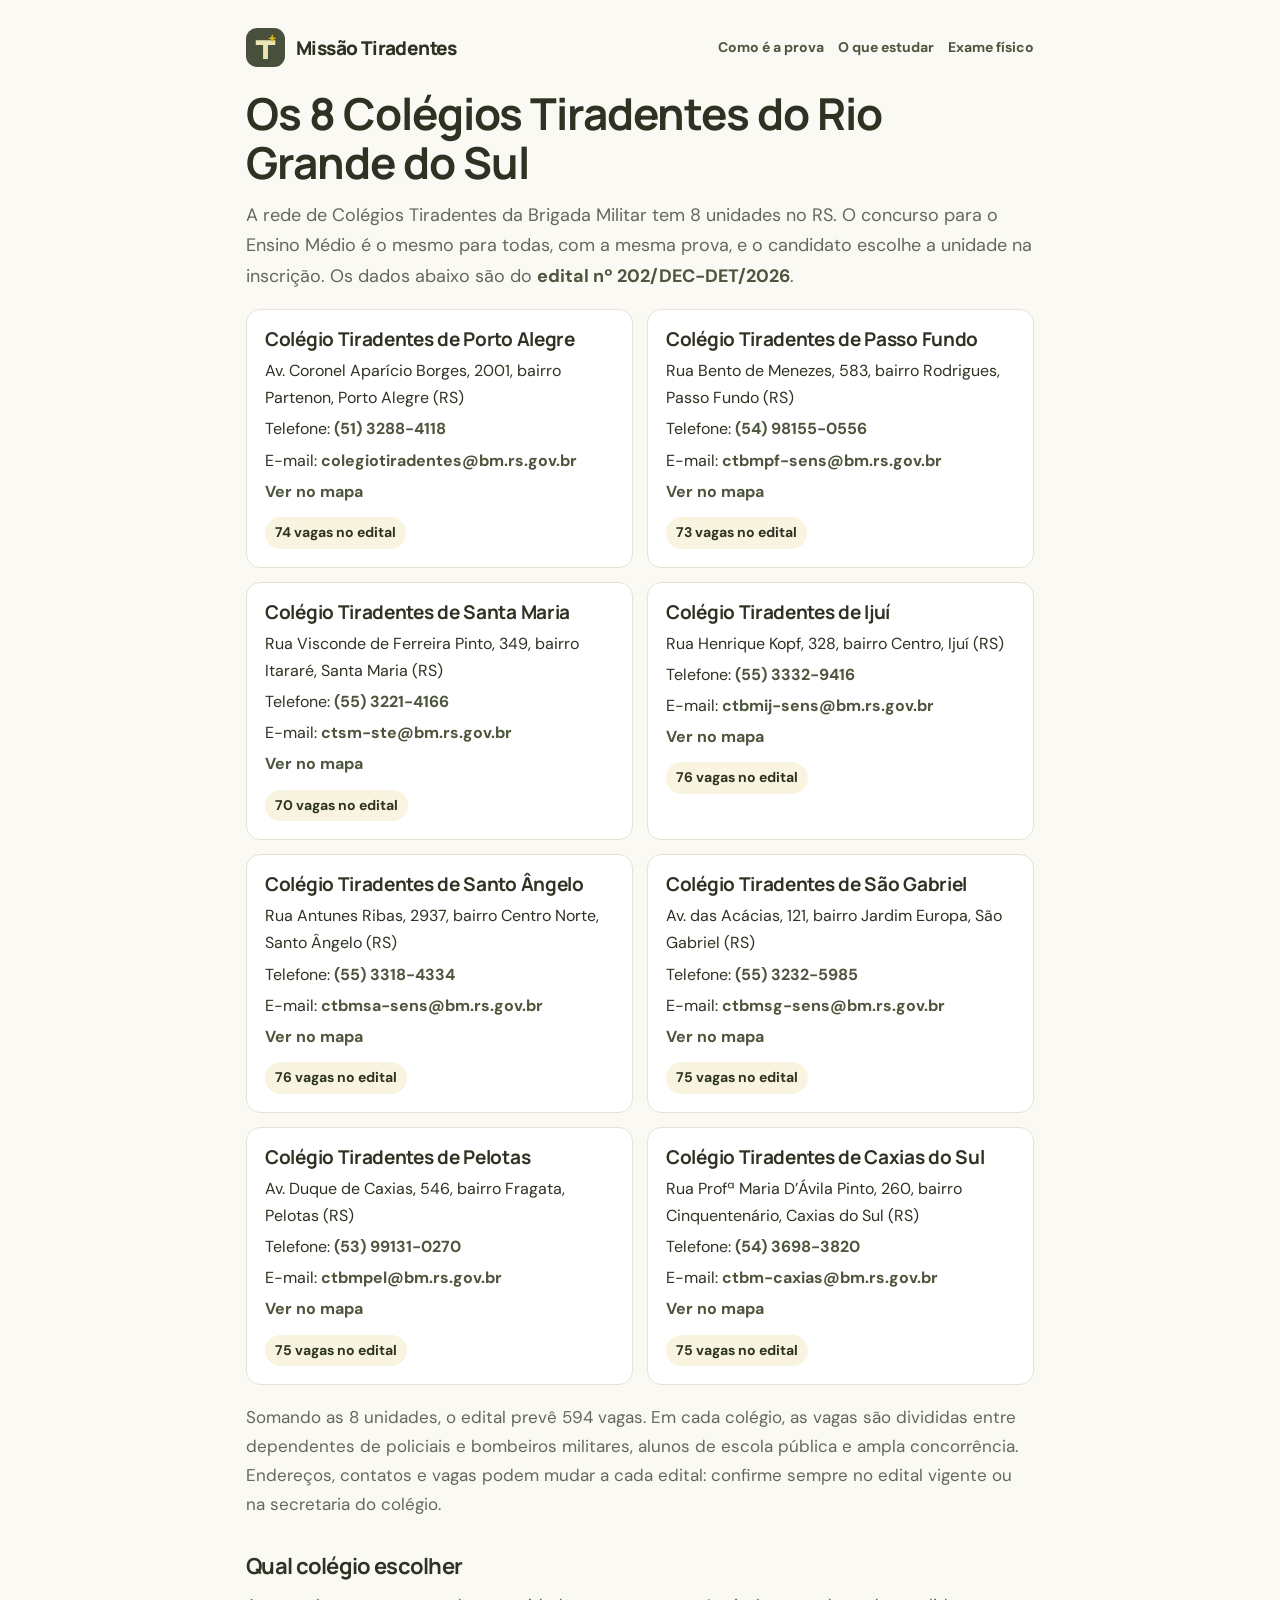
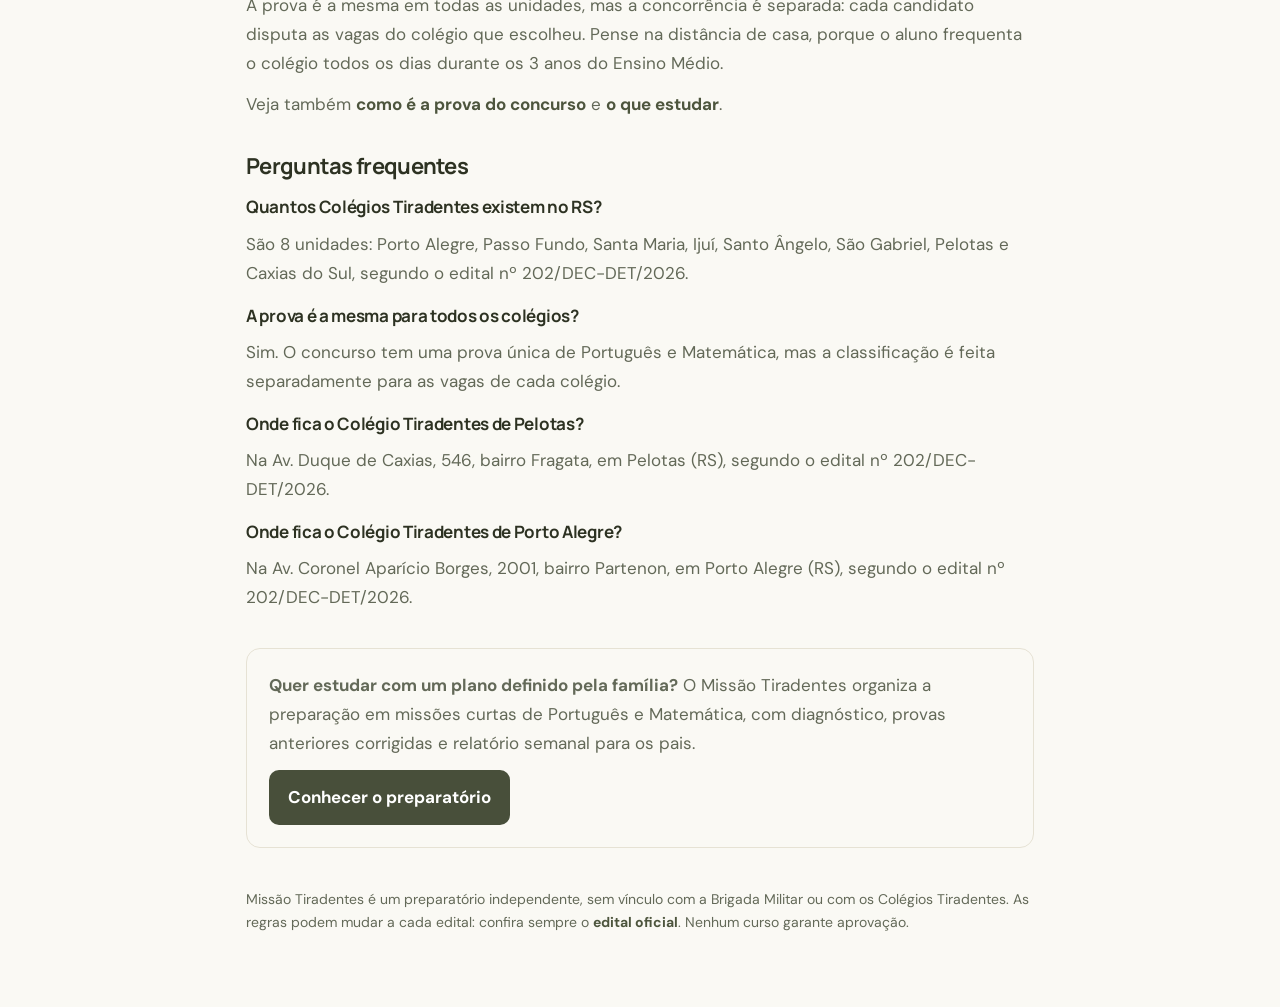
==== commit d2fc5763: "Marca no masculino: O Missão Tiradentes (é o curso) Co-Authored-By: Claude Opus 5.5 <noreply@anthrop" ====
--- a/colegios-tiradentes-rs.html
+++ b/colegios-tiradentes-rs.html
@@ -32,6 +32,6 @@
 <h2>Qual colégio escolher</h2>
 <p>A prova é a mesma em todas as unidades, mas a concorrência é separada: cada candidato disputa as vagas do colégio que escolheu. Pense na distância de casa, porque o aluno frequenta o colégio todos os dias durante os 3 anos do Ensino Médio.</p>
 <p>Veja também <a class="link" href="prova-colegio-tiradentes.html">como é a prova do concurso</a> e <a class="link" href="conteudo-prova-colegio-tiradentes.html">o que estudar</a>.</p><h2>Perguntas frequentes</h2><h3>Quantos Colégios Tiradentes existem no RS?</h3><p>São 8 unidades: Porto Alegre, Passo Fundo, Santa Maria, Ijuí, Santo Ângelo, São Gabriel, Pelotas e Caxias do Sul, segundo o edital nº 202/DEC-DET/2026.</p><h3>A prova é a mesma para todos os colégios?</h3><p>Sim. O concurso tem uma prova única de Português e Matemática, mas a classificação é feita separadamente para as vagas de cada colégio.</p><h3>Onde fica o Colégio Tiradentes de Pelotas?</h3><p>Na Av. Duque de Caxias, 546, bairro Fragata, em Pelotas (RS), segundo o edital nº 202/DEC-DET/2026.</p><h3>Onde fica o Colégio Tiradentes de Porto Alegre?</h3><p>Na Av. Coronel Aparício Borges, 2001, bairro Partenon, em Porto Alegre (RS), segundo o edital nº 202/DEC-DET/2026.</p>
-<div class="cta"><p><b>Quer estudar com um plano definido pela família?</b> A Missão Tiradentes organiza a preparação em missões curtas de Português e Matemática, com diagnóstico, provas anteriores corrigidas e relatório semanal para os pais.</p><a class="btn" href="./#lp-preco">Conhecer o preparatório</a></div>
+<div class="cta"><p><b>Quer estudar com um plano definido pela família?</b> O Missão Tiradentes organiza a preparação em missões curtas de Português e Matemática, com diagnóstico, provas anteriores corrigidas e relatório semanal para os pais.</p><a class="btn" href="./#lp-preco">Conhecer o preparatório</a></div>
 <p class="foot">Missão Tiradentes é um preparatório independente, sem vínculo com a Brigada Militar ou com os Colégios Tiradentes. As regras podem mudar a cada edital: confira sempre o <a class="link" href="https://www.brigadamilitar.rs.gov.br/upload/arquivos/202608/24130956-edital-202-dec-det-2026-colegio-tiradentes-2027.pdf" target="_blank" rel="noopener">edital oficial</a>. Nenhum curso garante aprovação.</p>
 </main></body></html>
